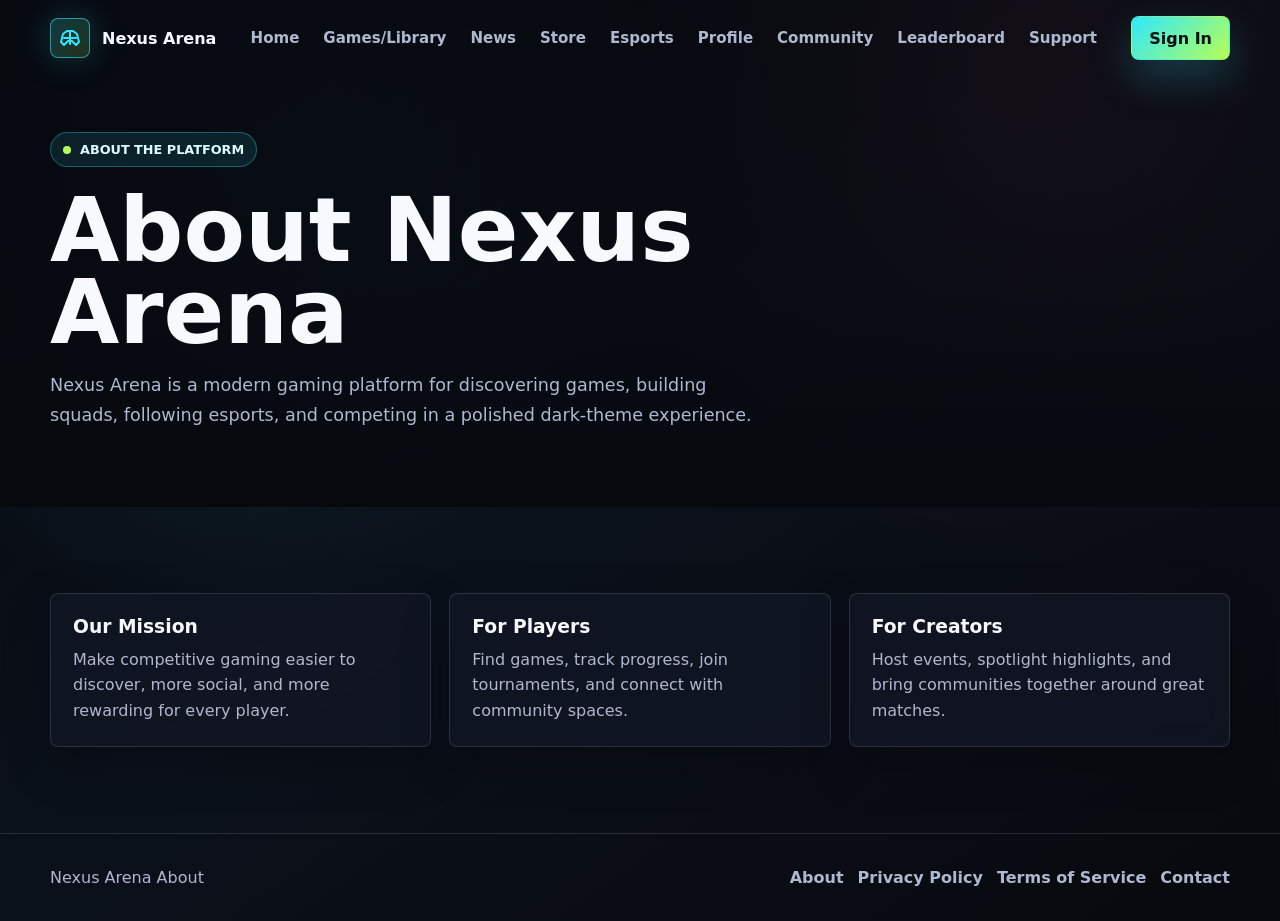
==== about.html @ 8362e2f0 "added a community and esport and games and new and profile and store etc." ====
<!DOCTYPE html>
<html lang="en">
<head><meta charset="UTF-8" /><meta name="viewport" content="width=device-width, initial-scale=1.0" /><title>About | Nexus Arena</title><link rel="stylesheet" href="style.css" /></head>
<body>
  <header class="site-header"><nav class="nav shell"><a class="brand" href="index.html"><span class="brand-mark"><svg viewBox="0 0 24 24"><path d="M6 12h12M12 6v12"/><path d="M5 8l4-3h6l4 3 2 8-3 3-4-4h-4l-4 4-3-3 2-8Z"/></svg></span><span>Nexus Arena</span></a><div class="nav-links" id="navLinks"><a href="index.html">Home</a><a href="games.html">Games/Library</a><a href="news.html">News</a><a href="store.html">Store</a><a href="esports.html">Esports</a><a href="profile.html">Profile</a><a href="community.html">Community</a><a href="leaderboard.html">Leaderboard</a><a href="support.html">Support</a></div><div class="nav-actions"><a class="btn btn-primary" href="profile.html">Sign In</a><button class="menu-btn" id="menuBtn" type="button"><svg viewBox="0 0 24 24"><path d="M4 7h16M4 12h16M4 17h16"/></svg></button></div></nav></header>
  <main>
    <section class="page-hero" style="--page-image:url('https://images.unsplash.com/photo-1542751371-adc38448a05e?auto=format&fit=crop&w=1800&q=82')"><div class="shell reveal"><div class="eyebrow"><span class="pulse"></span> About the platform</div><h1>About Nexus Arena</h1><p>Nexus Arena is a modern gaming platform for discovering games, building squads, following esports, and competing in a polished dark-theme experience.</p></div></section>
    <section><div class="shell content-grid"><article class="content-card reveal"><h3>Our Mission</h3><p>Make competitive gaming easier to discover, more social, and more rewarding for every player.</p></article><article class="content-card reveal"><h3>For Players</h3><p>Find games, track progress, join tournaments, and connect with community spaces.</p></article><article class="content-card reveal"><h3>For Creators</h3><p>Host events, spotlight highlights, and bring communities together around great matches.</p></article></div></section>
  </main>
  <footer class="site-footer"><div class="shell footer-row"><span>Nexus Arena About</span><div class="footer-links"><a href="about.html">About</a><a href="support.html#privacy">Privacy Policy</a><a href="support.html#terms">Terms of Service</a><a href="support.html#contact">Contact</a></div></div></footer>
  <script src="script.js"></script>
</body>
</html>
---- style.css ----
:root {
  color-scheme: dark;
  --bg: #07090f;
  --panel: rgba(18, 23, 36, 0.82);
  --panel-strong: rgba(24, 31, 48, 0.96);
  --line: rgba(255, 255, 255, 0.12);
  --text: #f7f9ff;
  --muted: #aeb8cf;
  --cyan: #30e7ff;
  --lime: #b6ff52;
  --coral: #ff5f7f;
  --gold: #ffd166;
  --shadow: 0 28px 80px rgba(0, 0, 0, 0.42);
  --radius: 8px;
  font-family: Inter, ui-sans-serif, system-ui, -apple-system, BlinkMacSystemFont, "Segoe UI", sans-serif;
}

* { box-sizing: border-box; }
html { scroll-behavior: smooth; }
body {
  margin: 0;
  min-height: 100vh;
  background:
    radial-gradient(circle at 18% 18%, rgba(48, 231, 255, 0.14), transparent 28rem),
    radial-gradient(circle at 80% 8%, rgba(255, 95, 127, 0.12), transparent 30rem),
    linear-gradient(145deg, #06070c 0%, #0b111b 48%, #08090e 100%);
  color: var(--text);
  overflow-x: hidden;
}

a { color: inherit; text-decoration: none; }
img { display: block; max-width: 100%; }
svg {
  width: 20px;
  height: 20px;
  fill: none;
  stroke: currentColor;
  stroke-width: 2;
  stroke-linecap: round;
  stroke-linejoin: round;
}

.shell {
  width: min(1180px, calc(100% - 32px));
  margin: 0 auto;
}

.site-header {
  position: fixed;
  top: 0;
  left: 0;
  right: 0;
  z-index: 20;
  border-bottom: 1px solid transparent;
  transition: background 0.2s ease, border-color 0.2s ease, backdrop-filter 0.2s ease;
}

.site-header.scrolled {
  background: rgba(7, 9, 15, 0.84);
  border-color: var(--line);
  backdrop-filter: blur(18px);
}

.nav {
  height: 76px;
  display: flex;
  align-items: center;
  justify-content: space-between;
  gap: 22px;
}

.brand {
  display: inline-flex;
  align-items: center;
  gap: 12px;
  font-weight: 900;
  letter-spacing: 0;
}

.brand-mark,
.hero-logo {
  display: grid;
  place-items: center;
  border: 1px solid rgba(48, 231, 255, 0.58);
  border-radius: var(--radius);
  background: linear-gradient(135deg, rgba(48, 231, 255, 0.22), rgba(182, 255, 82, 0.16));
  box-shadow: 0 0 34px rgba(48, 231, 255, 0.22);
}

.brand-mark {
  width: 40px;
  height: 40px;
}

.brand-mark svg {
  width: 24px;
  height: 24px;
  color: var(--cyan);
}

.nav-links {
  display: flex;
  align-items: center;
  gap: 24px;
  color: var(--muted);
  font-size: 0.94rem;
  font-weight: 700;
}

.nav-links a {
  position: relative;
  padding: 8px 0;
}

.nav-links a::after {
  content: "";
  position: absolute;
  left: 0;
  right: 0;
  bottom: 2px;
  height: 2px;
  transform: scaleX(0);
  transform-origin: left;
  background: var(--cyan);
  transition: transform 0.2s ease;
}

.nav-links a:hover { color: var(--text); }
.nav-links a:hover::after { transform: scaleX(1); }
.nav-actions { display: flex; align-items: center; gap: 10px; }

.icon-btn,
.menu-btn {
  width: 42px;
  height: 42px;
  display: grid;
  place-items: center;
  border: 1px solid var(--line);
  border-radius: var(--radius);
  background: rgba(255, 255, 255, 0.04);
  color: var(--text);
  cursor: pointer;
  transition: transform 0.18s ease, border-color 0.18s ease, background 0.18s ease;
}

.icon-btn:hover,
.menu-btn:hover {
  transform: translateY(-2px);
  border-color: rgba(48, 231, 255, 0.55);
  background: rgba(48, 231, 255, 0.11);
}

.menu-btn { display: none; }

.btn {
  min-height: 44px;
  display: inline-flex;
  align-items: center;
  justify-content: center;
  gap: 9px;
  padding: 0 17px;
  border: 1px solid var(--line);
  border-radius: var(--radius);
  background: rgba(255, 255, 255, 0.05);
  color: var(--text);
  font-weight: 900;
  cursor: pointer;
  transition: transform 0.18s ease, box-shadow 0.18s ease, border-color 0.18s ease, background 0.18s ease;
}

.btn:hover {
  transform: translateY(-2px);
  border-color: rgba(48, 231, 255, 0.5);
  box-shadow: 0 16px 36px rgba(0, 0, 0, 0.24);
}

.btn-primary {
  border-color: transparent;
  background: linear-gradient(135deg, var(--cyan), var(--lime));
  color: #041016;
  box-shadow: 0 18px 42px rgba(48, 231, 255, 0.22);
}

.hero {
  min-height: 100vh;
  display: grid;
  align-items: end;
  position: relative;
  isolation: isolate;
  padding: 118px 0 54px;
}

.hero::before {
  content: "";
  position: absolute;
  inset: 0;
  z-index: -3;
  background:
    linear-gradient(90deg, rgba(7, 9, 15, 0.96), rgba(7, 9, 15, 0.7) 42%, rgba(7, 9, 15, 0.3)),
    url("https://images.unsplash.com/photo-1542751371-adc38448a05e?auto=format&fit=crop&w=1800&q=82") center / cover;
}

.hero::after {
  content: "";
  position: absolute;
  inset: auto 0 0;
  height: 34%;
  z-index: -2;
  background: linear-gradient(transparent, var(--bg));
}

.grid-overlay {
  position: absolute;
  inset: 0;
  z-index: -1;
  pointer-events: none;
  background-image:
    linear-gradient(rgba(255, 255, 255, 0.04) 1px, transparent 1px),
    linear-gradient(90deg, rgba(255, 255, 255, 0.04) 1px, transparent 1px);
  background-size: 56px 56px;
  mask-image: linear-gradient(to bottom, rgba(0, 0, 0, 0.75), transparent 84%);
}

.hero-layout {
  display: grid;
  grid-template-columns: minmax(0, 1.08fr) minmax(330px, 0.64fr);
  gap: 34px;
  align-items: end;
}

.hero-logo {
  width: 88px;
  height: 88px;
  margin-bottom: 18px;
  border-radius: 20px;
  background:
    linear-gradient(135deg, rgba(48, 231, 255, 0.22), rgba(255, 95, 127, 0.18)),
    rgba(7, 9, 15, 0.72);
  backdrop-filter: blur(14px);
}

.hero-logo svg {
  width: 54px;
  height: 54px;
  color: var(--cyan);
}

.eyebrow {
  width: fit-content;
  display: inline-flex;
  align-items: center;
  gap: 9px;
  padding: 9px 12px;
  border: 1px solid rgba(48, 231, 255, 0.32);
  border-radius: 999px;
  background: rgba(48, 231, 255, 0.1);
  color: #d9fbff;
  font-size: 0.8rem;
  font-weight: 900;
  text-transform: uppercase;
}

.pulse {
  width: 8px;
  height: 8px;
  border-radius: 50%;
  background: var(--lime);
  box-shadow: 0 0 0 0 rgba(182, 255, 82, 0.55);
  animation: pulse 1.8s infinite;
}

@keyframes pulse {
  70% { box-shadow: 0 0 0 12px rgba(182, 255, 82, 0); }
  100% { box-shadow: 0 0 0 0 rgba(182, 255, 82, 0); }
}

h1 {
  max-width: 780px;
  margin: 22px 0 18px;
  font-size: clamp(3.4rem, 7vw, 7rem);
  line-height: 0.92;
  letter-spacing: 0;
}

.hero-copy {
  max-width: 650px;
  margin: 0 0 28px;
  color: var(--muted);
  font-size: clamp(1rem, 1.8vw, 1.2rem);
  line-height: 1.7;
}

.hero-actions { display: flex; flex-wrap: wrap; gap: 12px; }

.hero-panel,
.feature-card,
.news-card,
.testimonial-card,
.game-card {
  border: 1px solid var(--line);
  border-radius: var(--radius);
  background: var(--panel);
  box-shadow: 0 18px 48px rgba(0, 0, 0, 0.22);
  backdrop-filter: blur(14px);
}

.hero-panel {
  overflow: hidden;
  background: linear-gradient(180deg, rgba(18, 23, 36, 0.84), rgba(11, 15, 25, 0.92));
  box-shadow: var(--shadow);
}

.match-image {
  position: relative;
  aspect-ratio: 16 / 10;
  overflow: hidden;
}

.match-image img,
.news-card img,
.screenshot-card img {
  width: 100%;
  height: 100%;
  object-fit: cover;
}

.match-badge {
  position: absolute;
  left: 16px;
  top: 16px;
  display: inline-flex;
  align-items: center;
  gap: 8px;
  padding: 8px 10px;
  border-radius: 999px;
  background: rgba(7, 9, 15, 0.78);
  border: 1px solid rgba(255, 255, 255, 0.18);
  font-size: 0.78rem;
  font-weight: 900;
}

.match-content { padding: 18px; }
.teams {
  display: grid;
  grid-template-columns: 1fr auto 1fr;
  align-items: center;
  gap: 14px;
  margin-bottom: 16px;
}

.team {
  display: grid;
  gap: 8px;
  justify-items: center;
  text-align: center;
  min-width: 0;
}

.team-logo {
  width: 54px;
  height: 54px;
  display: grid;
  place-items: center;
  border-radius: 50%;
  border: 1px solid var(--line);
  background: rgba(255, 255, 255, 0.06);
  font-weight: 1000;
  color: var(--cyan);
}

.team strong { overflow-wrap: anywhere; font-size: 0.92rem; }
.versus { color: var(--gold); font-weight: 1000; }

.match-meta {
  display: flex;
  justify-content: space-between;
  gap: 12px;
  padding-top: 14px;
  border-top: 1px solid var(--line);
  color: var(--muted);
  font-size: 0.9rem;
}

.stat-strip {
  display: grid;
  grid-template-columns: repeat(4, 1fr);
  gap: 1px;
  margin-top: 44px;
  border: 1px solid var(--line);
  border-radius: var(--radius);
  overflow: hidden;
  background: var(--line);
}

.stat { padding: 20px; background: rgba(12, 16, 26, 0.82); }
.stat strong { display: block; font-size: clamp(1.6rem, 3vw, 2.4rem); color: var(--text); }
.stat span { color: var(--muted); font-size: 0.9rem; font-weight: 700; }

section { padding: 86px 0; }

.section-head {
  display: flex;
  align-items: end;
  justify-content: space-between;
  gap: 28px;
  margin-bottom: 26px;
}

.section-head h2 {
  margin: 0;
  max-width: 720px;
  font-size: clamp(2rem, 4vw, 3.4rem);
  line-height: 1;
  letter-spacing: 0;
}

.section-head p {
  max-width: 440px;
  margin: 0;
  color: var(--muted);
  line-height: 1.6;
}

.screenshots-grid,
.news-grid,
.testimonial-grid {
  display: grid;
  grid-template-columns: repeat(3, 1fr);
  gap: 18px;
}

.screenshot-card {
  position: relative;
  min-height: 360px;
  display: flex;
  align-items: end;
  border: 1px solid var(--line);
  border-radius: var(--radius);
  overflow: hidden;
  background: #111827;
  box-shadow: 0 22px 52px rgba(0, 0, 0, 0.28);
}

.screenshot-card img {
  position: absolute;
  inset: 0;
  transition: transform 0.45s ease;
}

.screenshot-card:hover img { transform: scale(1.06); }
.screenshot-card::after {
  content: "";
  position: absolute;
  inset: 0;
  background: linear-gradient(transparent 24%, rgba(7, 9, 15, 0.92));
}

.screenshot-card div {
  position: relative;
  z-index: 1;
  padding: 22px;
}

.screenshot-card span,
.game-genre,
.news-date {
  display: inline-flex;
  margin-bottom: 10px;
  color: var(--lime);
  font-size: 0.78rem;
  font-weight: 1000;
  text-transform: uppercase;
}

.screenshot-card h3 {
  margin: 0;
  font-size: 1.55rem;
}

.features {
  display: grid;
  grid-template-columns: repeat(4, 1fr);
  gap: 14px;
}

.feature-card,
.testimonial-card,
.news-body { padding: 22px; }

.feature-icon {
  width: 46px;
  height: 46px;
  display: grid;
  place-items: center;
  margin-bottom: 18px;
  border-radius: var(--radius);
  background: rgba(48, 231, 255, 0.11);
  border: 1px solid rgba(48, 231, 255, 0.24);
  color: var(--cyan);
}

.feature-card h3,
.news-card h3,
.testimonial-card h3,
.game-card h3 {
  margin: 0 0 10px;
  font-size: 1.15rem;
}

.feature-card p,
.news-card p,
.testimonial-card p,
.game-card p {
  margin: 0;
  color: var(--muted);
  line-height: 1.58;
}

.game-toolbar {
  display: grid;
  grid-template-columns: 1fr 190px 190px;
  gap: 12px;
  margin-bottom: 16px;
}

.search-box {
  min-height: 50px;
  display: flex;
  align-items: center;
  gap: 10px;
  padding: 0 14px;
  border: 1px solid var(--line);
  border-radius: var(--radius);
  background: rgba(255, 255, 255, 0.05);
}

.search-box svg { color: var(--cyan); flex: 0 0 auto; }
input,
select {
  width: 100%;
  min-height: 50px;
  border: 1px solid var(--line);
  border-radius: var(--radius);
  background: rgba(255, 255, 255, 0.05);
  color: var(--text);
  font: inherit;
  font-weight: 800;
  outline: none;
}

.search-box input {
  min-height: auto;
  border: 0;
  background: transparent;
}

input::placeholder { color: #8390aa; }
select { padding: 0 12px; }
option { background: #101624; color: var(--text); }

.catalog-meta {
  display: flex;
  justify-content: space-between;
  gap: 16px;
  margin-bottom: 18px;
  color: var(--muted);
}

.catalog-meta strong { color: var(--text); }

.games-grid {
  display: grid;
  grid-template-columns: repeat(4, 1fr);
  gap: 14px;
}

.game-card {
  min-height: 232px;
  padding: 16px;
  position: relative;
  overflow: hidden;
  transition: transform 0.18s ease, border-color 0.18s ease;
}

.game-card::before {
  content: "";
  position: absolute;
  inset: 0;
  background:
    linear-gradient(135deg, var(--card-a), transparent 42%),
    radial-gradient(circle at 82% 18%, var(--card-b), transparent 30%);
  opacity: 0.42;
}

.game-card:hover {
  transform: translateY(-4px);
  border-color: rgba(48, 231, 255, 0.42);
}

.game-card > * { position: relative; z-index: 1; }
.game-top {
  display: flex;
  justify-content: space-between;
  gap: 12px;
  margin-bottom: 26px;
}

.game-icon {
  width: 52px;
  height: 52px;
  display: grid;
  place-items: center;
  border: 1px solid rgba(255, 255, 255, 0.14);
  border-radius: var(--radius);
  background: rgba(7, 9, 15, 0.55);
  font-size: 1.35rem;
  font-weight: 1000;
}

.rating {
  color: var(--gold);
  font-weight: 1000;
  white-space: nowrap;
}

.game-card p { min-height: 50px; }
.game-meta {
  display: flex;
  justify-content: space-between;
  gap: 10px;
  margin-top: 18px;
  padding-top: 14px;
  border-top: 1px solid var(--line);
  color: var(--muted);
  font-size: 0.86rem;
  font-weight: 800;
}

.load-row {
  display: flex;
  justify-content: center;
  margin-top: 26px;
}

.news-card { overflow: hidden; }
.news-card img { aspect-ratio: 16 / 9; }

.stars {
  color: var(--gold);
  font-size: 1.05rem;
  margin-bottom: 16px;
}

.player {
  display: flex;
  align-items: center;
  gap: 12px;
  margin-top: 20px;
}

.avatar {
  width: 46px;
  height: 46px;
  display: grid;
  place-items: center;
  border-radius: 50%;
  background: linear-gradient(135deg, var(--cyan), var(--coral));
  color: #071018;
  font-weight: 1000;
}

.player strong,
.player span { display: block; }
.player span {
  color: var(--muted);
  font-size: 0.88rem;
  margin-top: 2px;
}

.cta {
  position: relative;
  overflow: hidden;
  border: 1px solid rgba(48, 231, 255, 0.24);
  border-radius: var(--radius);
  background:
    linear-gradient(90deg, rgba(7, 9, 15, 0.96), rgba(7, 9, 15, 0.74)),
    url("https://images.unsplash.com/photo-1511512578047-dfb367046420?auto=format&fit=crop&w=1600&q=82") center / cover;
  padding: 46px;
  box-shadow: var(--shadow);
}

.cta h2 {
  max-width: 720px;
  margin: 0 0 14px;
  font-size: clamp(2rem, 4vw, 3.7rem);
  line-height: 1;
}

.cta p {
  max-width: 610px;
  margin: 0 0 24px;
  color: var(--muted);
  line-height: 1.7;
}

.page-hero {
  min-height: 48vh;
  display: grid;
  align-items: end;
  position: relative;
  isolation: isolate;
  padding: 132px 0 58px;
  background:
    linear-gradient(90deg, rgba(7, 9, 15, 0.96), rgba(7, 9, 15, 0.62)),
    var(--page-image, url("https://images.unsplash.com/photo-1542751371-adc38448a05e?auto=format&fit=crop&w=1800&q=82")) center / cover;
}

.page-hero::after {
  content: "";
  position: absolute;
  inset: auto 0 0;
  height: 44%;
  z-index: -1;
  background: linear-gradient(transparent, var(--bg));
}

.page-hero h1 {
  margin-bottom: 14px;
}

.page-hero p {
  max-width: 720px;
  color: var(--muted);
  font-size: 1.1rem;
  line-height: 1.7;
}

.content-grid,
.store-grid,
.forum-grid,
.leaderboard-grid {
  display: grid;
  grid-template-columns: repeat(3, 1fr);
  gap: 18px;
}

.content-card,
.store-card,
.forum-card,
.leaderboard-card,
.form-card {
  border: 1px solid var(--line);
  border-radius: var(--radius);
  background: var(--panel);
  box-shadow: 0 18px 48px rgba(0, 0, 0, 0.22);
  padding: 22px;
  backdrop-filter: blur(14px);
}

.content-card h3,
.store-card h3,
.forum-card h3,
.leaderboard-card h3,
.form-card h3 {
  margin: 0 0 10px;
}

.content-card p,
.store-card p,
.forum-card p,
.leaderboard-card p,
.form-card p {
  margin: 0;
  color: var(--muted);
  line-height: 1.6;
}

.split-layout {
  display: grid;
  grid-template-columns: 0.9fr 1.1fr;
  gap: 18px;
  align-items: start;
}

.profile-panel {
  display: grid;
  gap: 14px;
}

.form-grid {
  display: grid;
  gap: 12px;
}

.form-grid label {
  display: grid;
  gap: 8px;
  color: var(--muted);
  font-weight: 800;
}

.form-grid input,
.form-grid textarea {
  min-height: 48px;
  border: 1px solid var(--line);
  border-radius: var(--radius);
  background: rgba(255, 255, 255, 0.05);
  color: var(--text);
  padding: 12px;
  font: inherit;
}

.form-grid textarea {
  min-height: 130px;
  resize: vertical;
}

.leader-row {
  display: grid;
  grid-template-columns: auto 1fr auto;
  gap: 14px;
  align-items: center;
  padding: 14px 0;
  border-bottom: 1px solid var(--line);
}

.leader-row:last-child {
  border-bottom: 0;
}

.rank {
  width: 38px;
  height: 38px;
  display: grid;
  place-items: center;
  border-radius: 50%;
  background: rgba(48, 231, 255, 0.12);
  color: var(--cyan);
  font-weight: 1000;
}

.price-chip {
  display: inline-flex;
  margin-top: 18px;
  padding: 8px 10px;
  border-radius: 999px;
  background: rgba(182, 255, 82, 0.12);
  color: var(--lime);
  font-weight: 1000;
}

.site-footer {
  padding: 34px 0;
  border-top: 1px solid var(--line);
  color: var(--muted);
}

.footer-row {
  display: flex;
  align-items: center;
  justify-content: space-between;
  gap: 20px;
}

.socials,
.footer-links {
  display: flex;
  flex-wrap: wrap;
  gap: 10px;
}

.footer-links {
  justify-content: center;
  gap: 14px;
  font-weight: 800;
}

.footer-links a:hover { color: var(--text); }

.reveal {
  opacity: 0;
  transform: translateY(18px);
  transition: opacity 0.55s ease, transform 0.55s ease;
}

.reveal.visible {
  opacity: 1;
  transform: translateY(0);
}

@media (max-width: 1100px) {
  .games-grid { grid-template-columns: repeat(3, 1fr); }
}

@media (max-width: 1120px) {
  .nav-links {
    position: fixed;
    top: 76px;
    left: 16px;
    right: 16px;
    display: none;
    flex-direction: column;
    align-items: stretch;
    padding: 18px;
    border: 1px solid var(--line);
    border-radius: var(--radius);
    background: rgba(7, 9, 15, 0.96);
    backdrop-filter: blur(18px);
  }

  .nav-links.open { display: flex; }
  .menu-btn { display: grid; }
  .nav-actions .btn { display: none; }
  .hero-layout { grid-template-columns: 1fr; }
  .hero-panel { max-width: 520px; }
  .stat-strip,
  .features,
  .screenshots-grid,
  .news-grid,
  .testimonial-grid,
  .content-grid,
  .store-grid,
  .forum-grid,
  .leaderboard-grid,
  .split-layout { grid-template-columns: repeat(2, 1fr); }
  .game-toolbar { grid-template-columns: 1fr 1fr; }
  .search-box { grid-column: 1 / -1; }
}

@media (max-width: 720px) {
  .games-grid { grid-template-columns: repeat(2, 1fr); }
}

@media (max-width: 680px) {
  .shell { width: min(100% - 22px, 1180px); }
  .hero { padding-top: 106px; }
  .hero::before {
    background:
      linear-gradient(180deg, rgba(7, 9, 15, 0.86), rgba(7, 9, 15, 0.82)),
      url("https://images.unsplash.com/photo-1542751371-adc38448a05e?auto=format&fit=crop&w=1100&q=78") center / cover;
  }

  h1 { font-size: clamp(3rem, 17vw, 4.8rem); }
  .section-head,
  .footer-row,
  .catalog-meta {
    align-items: flex-start;
    flex-direction: column;
  }

  .stat-strip,
  .features,
  .screenshots-grid,
  .news-grid,
  .testimonial-grid,
  .content-grid,
  .store-grid,
  .forum-grid,
  .leaderboard-grid,
  .split-layout,
  .game-toolbar,
  .games-grid { grid-template-columns: 1fr; }

  .cta { padding: 28px; }
}
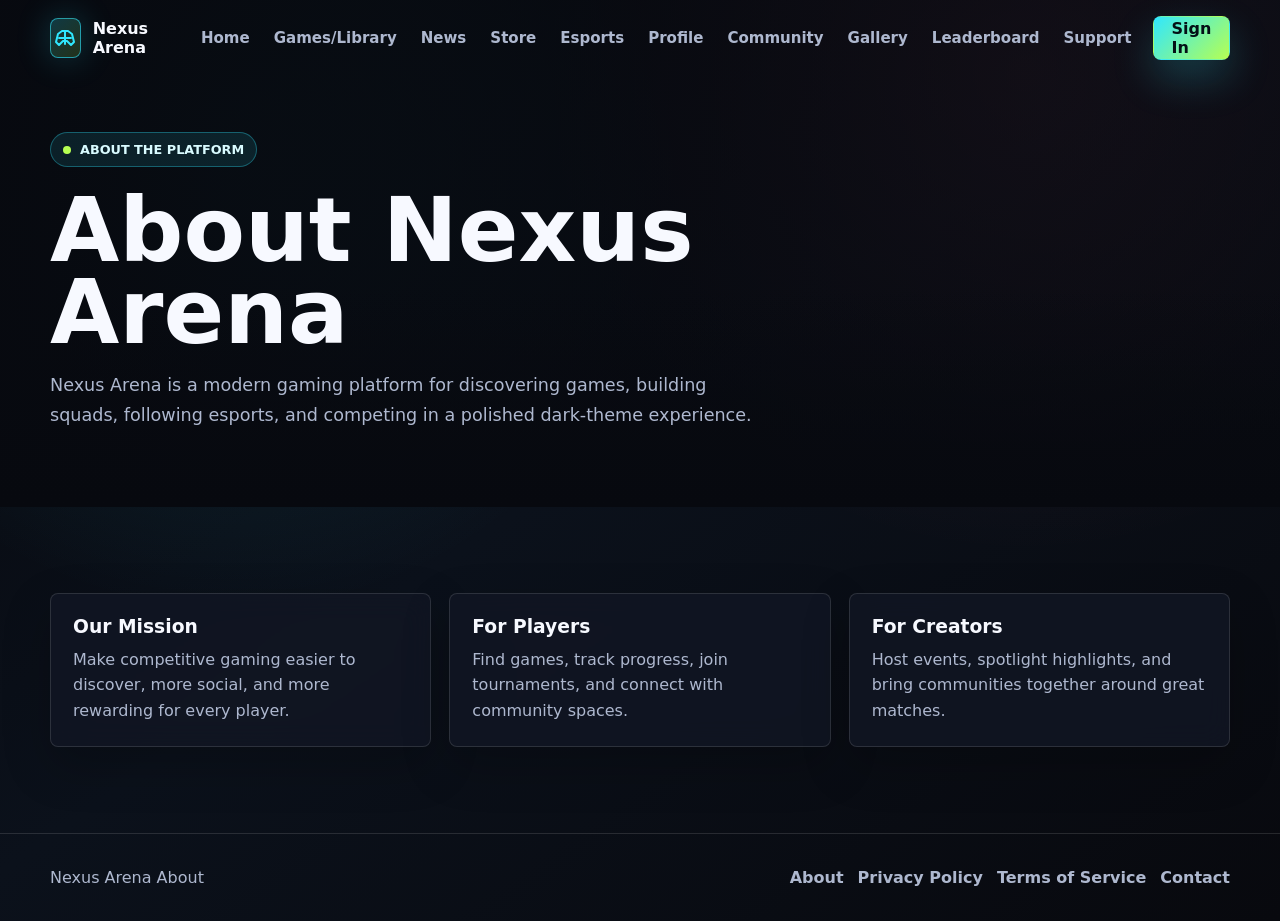
==== commit 8b285b6b: "Gallery page created" ====
--- a/about.html
+++ b/about.html
@@ -2,7 +2,7 @@
 <html lang="en">
 <head><meta charset="UTF-8" /><meta name="viewport" content="width=device-width, initial-scale=1.0" /><title>About | Nexus Arena</title><link rel="stylesheet" href="style.css" /></head>
 <body>
-  <header class="site-header"><nav class="nav shell"><a class="brand" href="index.html"><span class="brand-mark"><svg viewBox="0 0 24 24"><path d="M6 12h12M12 6v12"/><path d="M5 8l4-3h6l4 3 2 8-3 3-4-4h-4l-4 4-3-3 2-8Z"/></svg></span><span>Nexus Arena</span></a><div class="nav-links" id="navLinks"><a href="index.html">Home</a><a href="games.html">Games/Library</a><a href="news.html">News</a><a href="store.html">Store</a><a href="esports.html">Esports</a><a href="profile.html">Profile</a><a href="community.html">Community</a><a href="leaderboard.html">Leaderboard</a><a href="support.html">Support</a></div><div class="nav-actions"><a class="btn btn-primary" href="profile.html">Sign In</a><button class="menu-btn" id="menuBtn" type="button"><svg viewBox="0 0 24 24"><path d="M4 7h16M4 12h16M4 17h16"/></svg></button></div></nav></header>
+  <header class="site-header"><nav class="nav shell"><a class="brand" href="index.html"><span class="brand-mark"><svg viewBox="0 0 24 24"><path d="M6 12h12M12 6v12"/><path d="M5 8l4-3h6l4 3 2 8-3 3-4-4h-4l-4 4-3-3 2-8Z"/></svg></span><span>Nexus Arena</span></a><div class="nav-links" id="navLinks"><a href="index.html">Home</a><a href="games.html">Games/Library</a><a href="news.html">News</a><a href="store.html">Store</a><a href="esports.html">Esports</a><a href="profile.html">Profile</a><a href="community.html">Community</a><a href="gallery.html">Gallery</a><a href="leaderboard.html">Leaderboard</a><a href="support.html">Support</a></div><div class="nav-actions"><a class="btn btn-primary" href="profile.html">Sign In</a><button class="menu-btn" id="menuBtn" type="button"><svg viewBox="0 0 24 24"><path d="M4 7h16M4 12h16M4 17h16"/></svg></button></div></nav></header>
   <main>
     <section class="page-hero" style="--page-image:url('https://images.unsplash.com/photo-1542751371-adc38448a05e?auto=format&fit=crop&w=1800&q=82')"><div class="shell reveal"><div class="eyebrow"><span class="pulse"></span> About the platform</div><h1>About Nexus Arena</h1><p>Nexus Arena is a modern gaming platform for discovering games, building squads, following esports, and competing in a polished dark-theme experience.</p></div></section>
     <section><div class="shell content-grid"><article class="content-card reveal"><h3>Our Mission</h3><p>Make competitive gaming easier to discover, more social, and more rewarding for every player.</p></article><article class="content-card reveal"><h3>For Players</h3><p>Find games, track progress, join tournaments, and connect with community spaces.</p></article><article class="content-card reveal"><h3>For Creators</h3><p>Host events, spotlight highlights, and bring communities together around great matches.</p></article></div></section>
--- a/style.css
+++ b/style.css
@@ -738,7 +738,8 @@
 .content-grid,
 .store-grid,
 .forum-grid,
-.leaderboard-grid {
+.leaderboard-grid,
+.gallery-grid {
   display: grid;
   grid-template-columns: repeat(3, 1fr);
   gap: 18px;
@@ -847,6 +848,61 @@
   background: rgba(182, 255, 82, 0.12);
   color: var(--lime);
   font-weight: 1000;
+}
+
+.gallery-card {
+  position: relative;
+  min-height: 340px;
+  overflow: hidden;
+  border: 1px solid var(--line);
+  border-radius: var(--radius);
+  background: #111827;
+  box-shadow: 0 22px 52px rgba(0, 0, 0, 0.28);
+}
+
+.gallery-card.wide {
+  grid-column: span 2;
+}
+
+.gallery-card img {
+  width: 100%;
+  height: 100%;
+  object-fit: cover;
+  transition: transform 0.45s ease, filter 0.45s ease;
+}
+
+.gallery-card:hover img {
+  transform: scale(1.06);
+  filter: saturate(1.18) contrast(1.08);
+}
+
+.gallery-card::after {
+  content: "";
+  position: absolute;
+  inset: 0;
+  background: linear-gradient(transparent 35%, rgba(7, 9, 15, 0.92));
+}
+
+.gallery-caption {
+  position: absolute;
+  left: 20px;
+  right: 20px;
+  bottom: 20px;
+  z-index: 1;
+}
+
+.gallery-caption span {
+  display: inline-flex;
+  margin-bottom: 8px;
+  color: var(--lime);
+  font-size: 0.78rem;
+  font-weight: 1000;
+  text-transform: uppercase;
+}
+
+.gallery-caption h3 {
+  margin: 0;
+  font-size: 1.35rem;
 }
 
 .site-footer {
@@ -922,6 +978,7 @@
   .store-grid,
   .forum-grid,
   .leaderboard-grid,
+  .gallery-grid,
   .split-layout { grid-template-columns: repeat(2, 1fr); }
   .game-toolbar { grid-template-columns: 1fr 1fr; }
   .search-box { grid-column: 1 / -1; }
@@ -957,9 +1014,14 @@
   .store-grid,
   .forum-grid,
   .leaderboard-grid,
+  .gallery-grid,
   .split-layout,
   .game-toolbar,
   .games-grid { grid-template-columns: 1fr; }
 
+  .gallery-card.wide {
+    grid-column: auto;
+  }
+
   .cta { padding: 28px; }
 }
